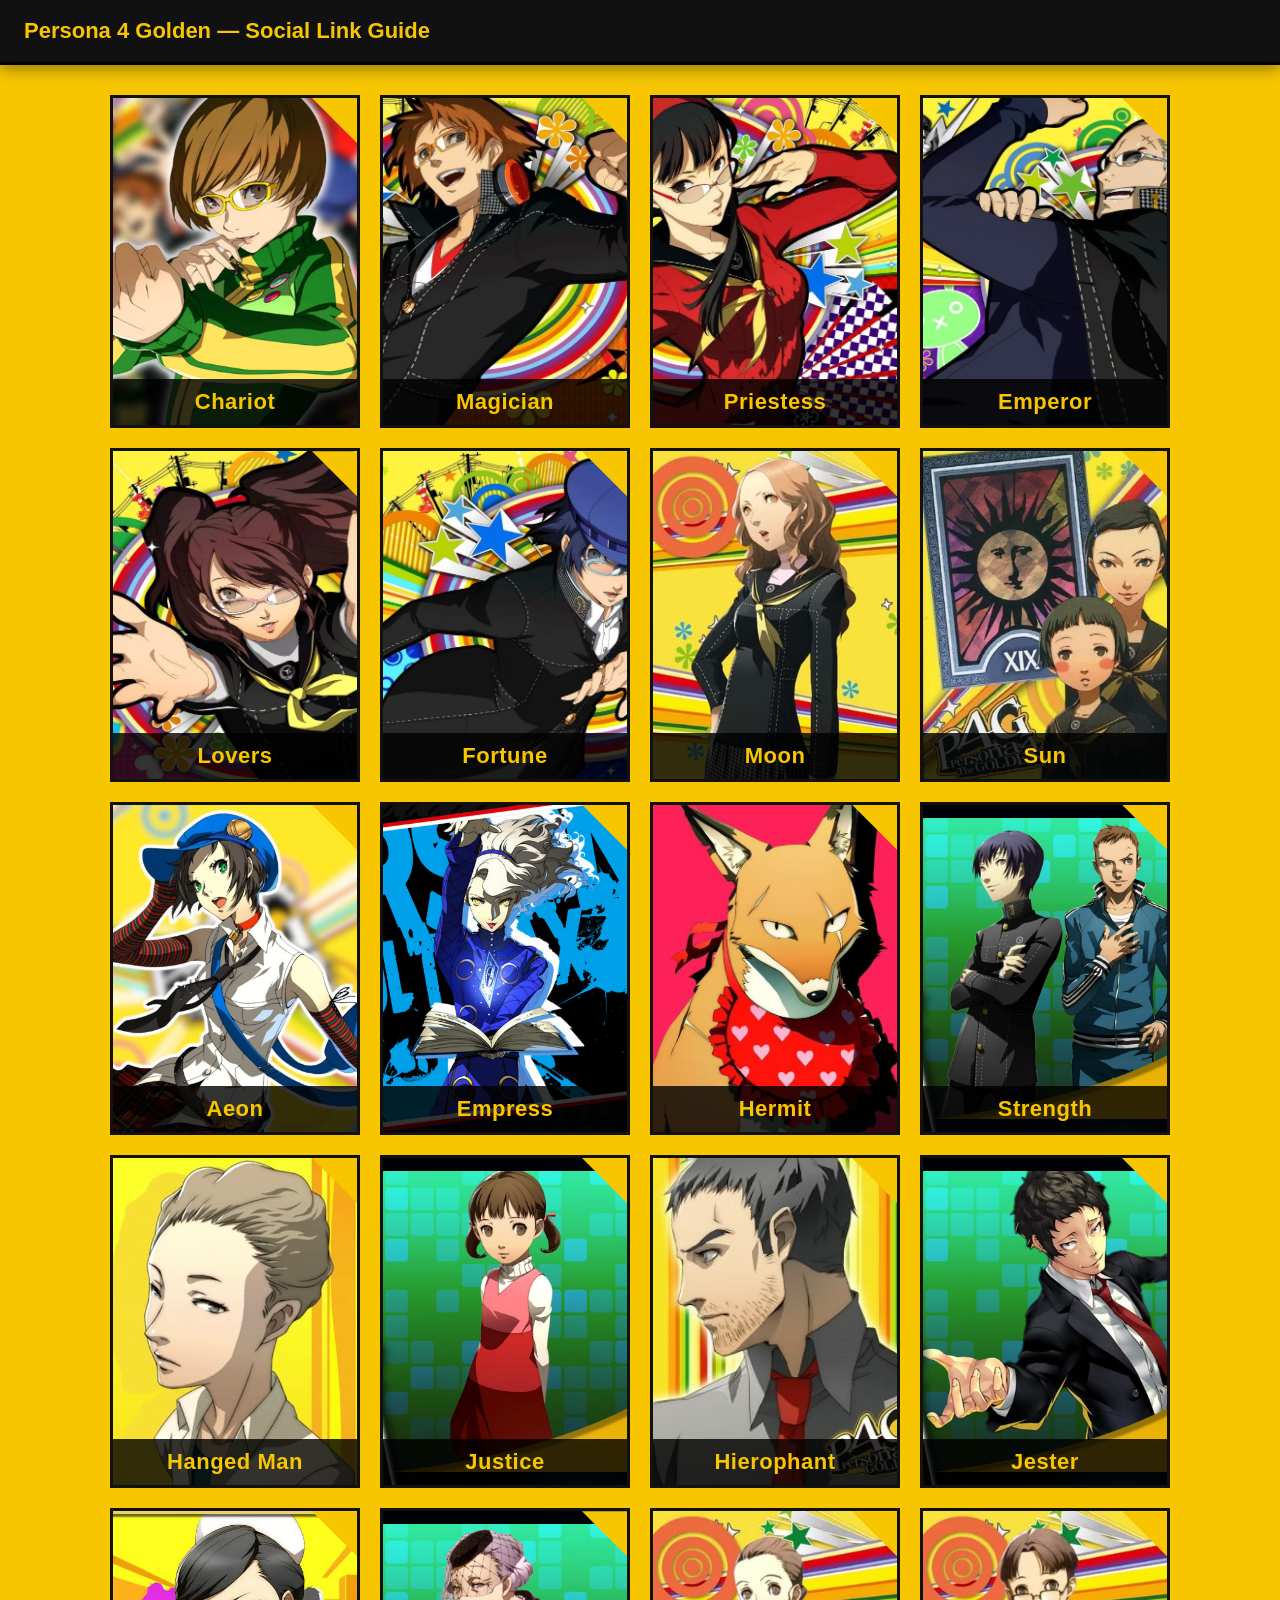
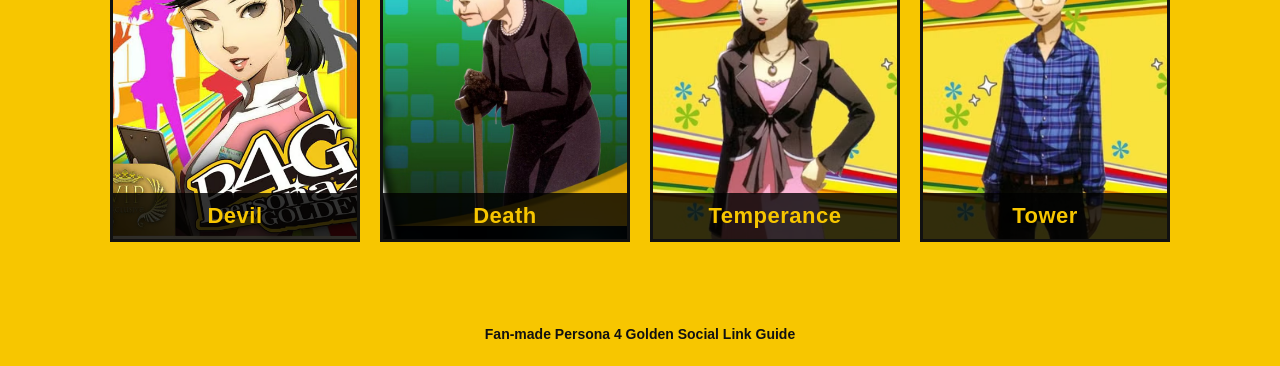
==== index.html @ f7930ad2 "Add files via upload" ====
<!doctype html>
<html lang="en">
  <head>
    <meta charset="UTF-8" />
    <meta name="viewport" content="width=device-width, initial-scale=1.0" />
    <title>Persona 4 Golden Social Link Guide</title>
    <link rel="icon" type="images/webp" href="images/p4g.webp" />
    <link rel="stylesheet" href="style.css" />
  </head>

  <body>
    <header>Persona 4 Golden — Social Link Guide</header>
    <div class="container">
      <div class="grid">
        <a href="pages/satonaka.html" class="tile">
          <img src="images/Satonaka.jpg" alt="Chariot" />
          <div class="tile-name">Chariot</div>
        </a>
        <a href="page/magician.html" class="tile">
          <img src="images/Yosuke.jpg" alt="Magician" />
          <div class="tile-name">Magician</div>
        </a>
        <a href="page/priestess.html" class="tile">
          <img src="images/Yukiko.jpg" alt="Priestess" />
          <div class="tile-name">Priestess</div>
        </a>
        <a href="page/emperor.html" class="tile">
          <img src="images/Kanji.jpg" alt="Emperor" />
          <div class="tile-name">Emperor</div>
        </a>
        <a href="page/lovers.html" class="tile">
          <img src="images/Rise.jpg" alt="Lovers" />
          <div class="tile-name">Lovers</div>
        </a>
        <a href="page/fortune.html" class="tile">
          <img src="images/Naoto.jpg" alt="Fortune" />
          <div class="tile-name">Fortune</div>
        </a>
        <a href="page/moon.html" class="tile">
          <img src="images/Ai.jpg" alt="Moon" />
          <div class="tile-name">Moon</div>
        </a>
        <a href="page/sun.html" class="tile">
          <img src="images/Sun.jpg" alt="Sun" />
          <div class="tile-name">Sun</div>
        </a>
        <a href="page/aeon.html" class="tile">
          <img src="images/Marie.jpg" alt="Aeon" />
          <div class="tile-name">Aeon</div>
        </a>
        <a href="page/empress.html" class="tile">
          <img src="images/Margaret.jpg" alt="Empress" />
          <div class="tile-name">Empress</div>
        </a>
        <a href="page/hermit.html" class="tile">
          <img src="images/Fox.jpg" alt="Hermit" />
          <div class="tile-name">Hermit</div>
        </a>
        <a href="page/strength.html" class="tile">
          <img src="images/Strength.jpg" alt="Strength" />
          <div class="tile-name">Strength</div>
        </a>
        <a href="page/hangedman.html" class="tile">
          <img src="images/Naoki.jpg" alt="Hanged Man" />
          <div class="tile-name">Hanged Man</div>
        </a>
        <a href="page/justice.html" class="tile">
          <img src="images/Nanako.jpg" alt="Justice" />
          <div class="tile-name">Justice</div>
        </a>
        <a href="page/hierophant.html" class="tile">
          <img src="images/Ryotaro.jpg" alt="Hierophant" />
          <div class="tile-name">Hierophant</div>
        </a>
                <a href="page/jester.html" class="tile">
          <img src="images/Tohru.jpg" alt="Jester" />
          <div class="tile-name">Jester</div>
        </a>
                <a href="page/devil.html" class="tile">
          <img src="images/Sayako.jpg" alt="Devil" />
          <div class="tile-name">Devil</div>
        </a>
                <a href="page/death.html" class="tile">
          <img src="images/Hisano.jpg" alt="Death" />
          <div class="tile-name">Death</div>
        </a>
                <a href="page/temperance.html" class="tile">
          <img src="images/Emi.jpg" alt="Temperance" />
          <div class="tile-name">Temperance</div>
        </a>
                <a href="page/tower.html" class="tile">
          <img src="images/Shu.jpg" alt="Tower" />
          <div class="tile-name">Tower</div>
        </a>
      </div>
    </div>
    <footer>Fan-made Persona 4 Golden Social Link Guide</footer>
  </body>
</html>
---- style.css ----
* {
    margin: 0;
    padding: 0;
    box-sizing: border-box;
    font-family: Arial, Helvetica, sans-serif;
}

body {
    background: #f7c600;
    /* P4G Yellow */
    color: #111;
}

/* HEADER */
header {
    position: sticky;
    top: 0;
    z-index: 1000;
    background: #111;
    color: #f7c600;
    padding: 16px 20px;
    font-size: 20px;
    font-weight: bold;
    border-bottom: 3px solid #000;
    box-shadow: 0 4px 15px rgba(0, 0, 0, 0.4);
}

/* CONTAINER */
.container {
    max-width: 1100px;
    margin: auto;
    padding: 20px 16px;
}

/* GRID */
.grid {
    display: grid;
    grid-template-columns: repeat(auto-fit, minmax(150px, 1fr));
    gap: 14px;
}

/* TILE */
.tile {
    position: relative;
    aspect-ratio: 3 / 4;
    overflow: hidden;
    border: 3px solid #111;
    background: #000;
    display: block;
    text-decoration: none;
    color: inherit;
    transition: 0.2s ease;
}

@media (hover: hover) {
    .tile:hover {
        transform: scale(1.04);
        border-color: #fff;
        box-shadow: 0 0 20px rgba(0, 0, 0, 0.6);
    }
}

/* IMAGE */
.tile img {
    width: 100%;
    height: 100%;
    object-fit: cover;
    object-position: center;
    background: #111;
}

/* NAME OVERLAY */
.tile-name {
    position: absolute;
    bottom: 0;
    width: 100%;
    text-align: center;
    background: rgba(0, 0, 0, 0.8);
    color: #f7c600;
    padding: 10px 6px;
    font-size: 16px;
    font-weight: bold;
    letter-spacing: 0.5px;
}

/* YELLOW CORNER (P4G STYLE) */
.tile::after {
    content: "";
    position: absolute;
    top: 0;
    right: 0;
    width: 45px;
    height: 45px;
    background: #f7c600;
    clip-path: polygon(100% 0, 0 0, 100% 100%);
}

/* FOOTER */
footer {
    text-align: center;
    padding: 24px 16px;
    color: #111;
    margin-top: 30px;
    font-size: 14px;
    font-weight: bold;
}

/* ---------- TABLET ---------- */
@media (min-width: 600px) {
    header {
        font-size: 22px;
        padding: 18px 24px;
    }

    .container {
        padding: 30px 20px;
    }

    .grid {
        gap: 18px;
        grid-template-columns: repeat(auto-fit, minmax(180px, 1fr));
    }

    .tile-name {
        font-size: 18px;
    }
}

/* ---------- DESKTOP ---------- */
@media (min-width: 900px) {
    .grid {
        grid-template-columns: repeat(auto-fit, minmax(220px, 1fr));
        gap: 20px;
    }

    .tile-name {
        font-size: 22px;
    }
}

.tile:active {
    transform: scale(0.97);
}
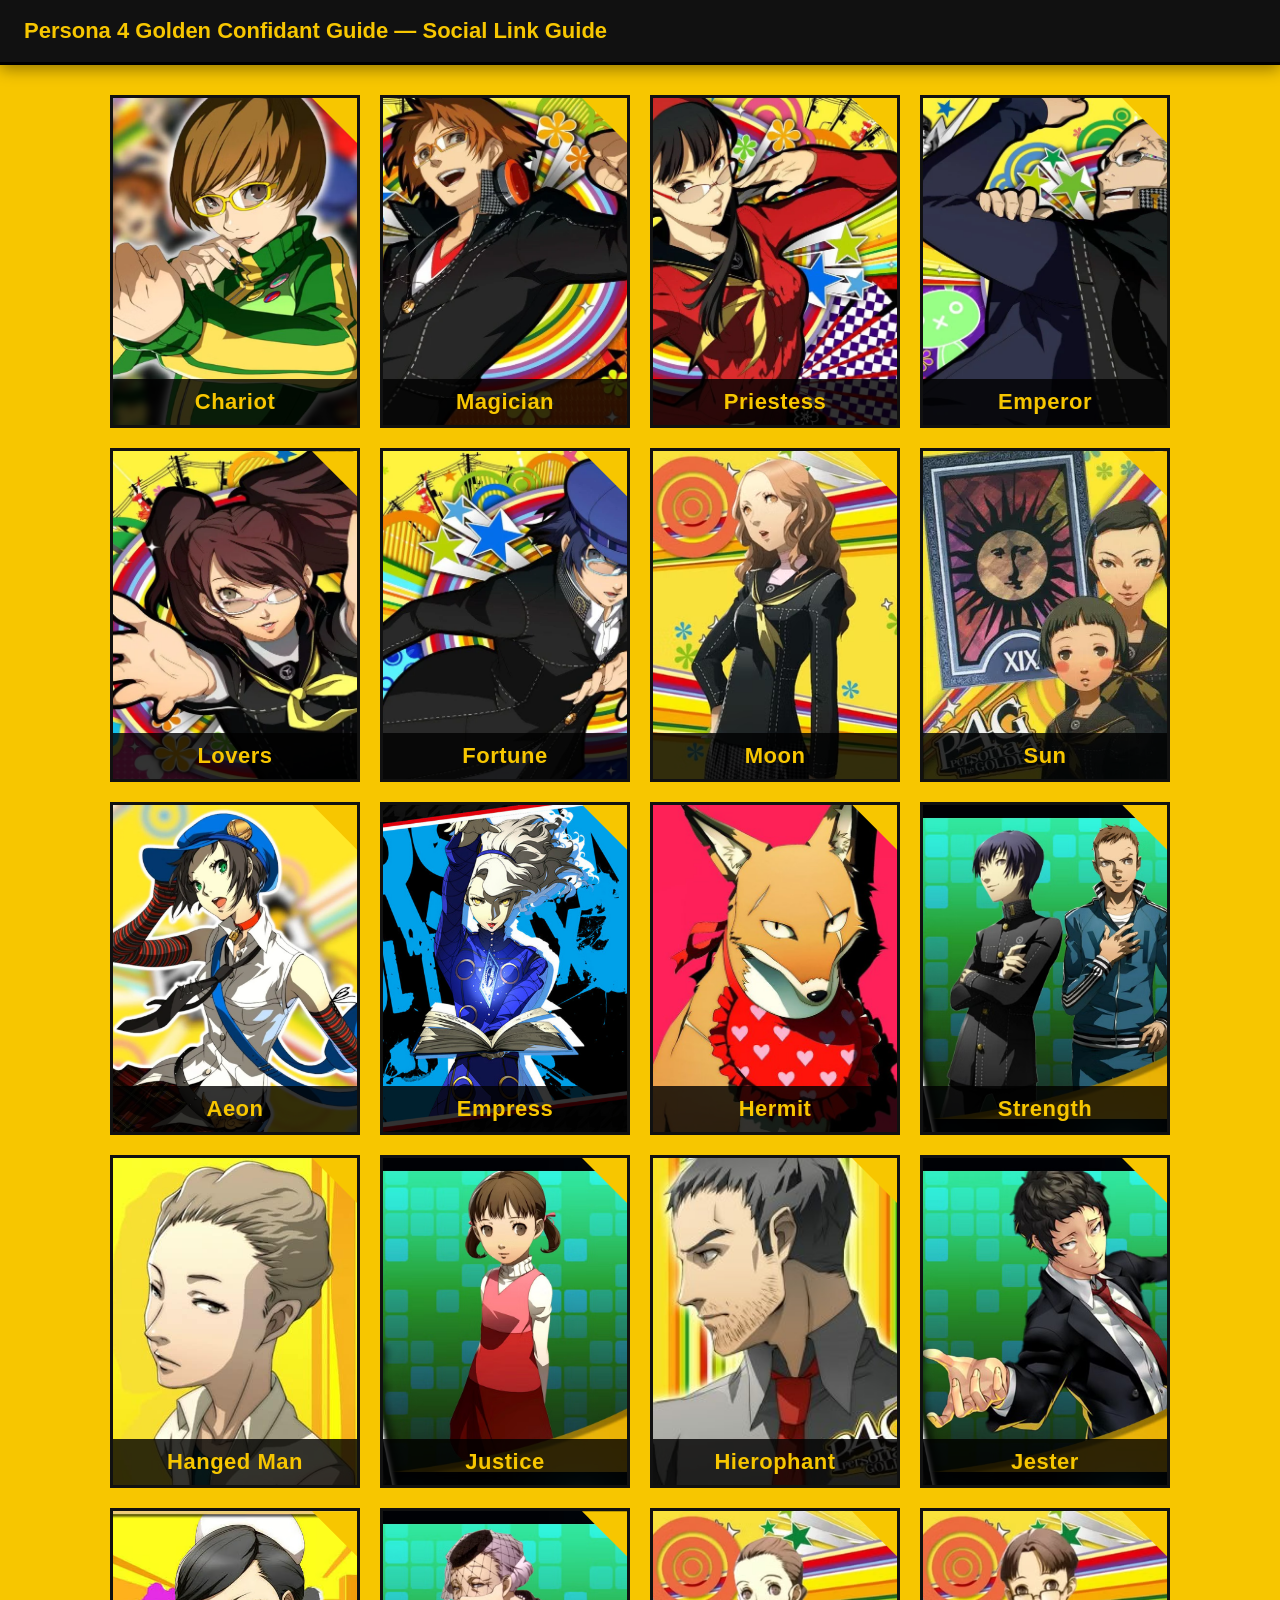
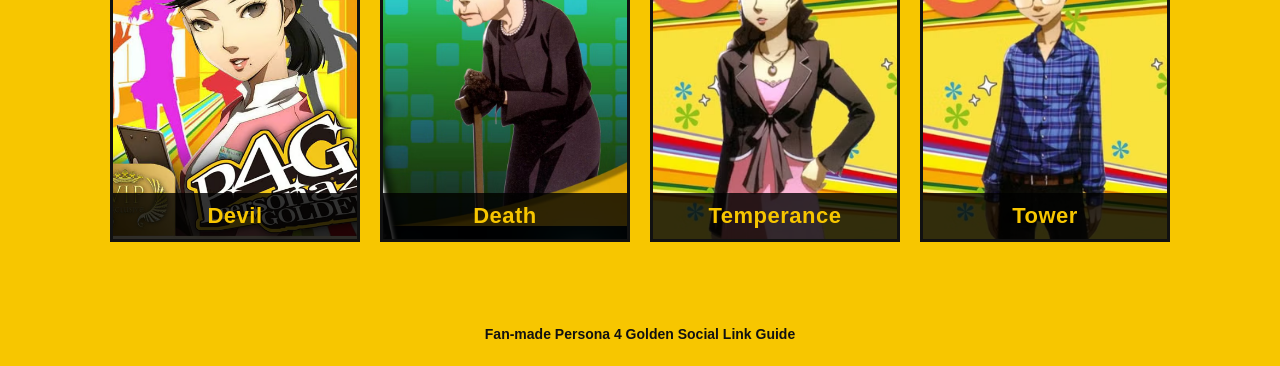
==== commit 4864bcd4: "Update project" ====
--- a/index.html
+++ b/index.html
@@ -1,99 +1,105 @@
-<!doctype html>
-<html lang="en">
-  <head>
-    <meta charset="UTF-8" />
-    <meta name="viewport" content="width=device-width, initial-scale=1.0" />
-    <title>Persona 4 Golden Social Link Guide</title>
-    <link rel="icon" type="images/webp" href="images/p4g.webp" />
-    <link rel="stylesheet" href="style.css" />
-  </head>
-
-  <body>
-    <header>Persona 4 Golden — Social Link Guide</header>
-    <div class="container">
-      <div class="grid">
-        <a href="pages/satonaka.html" class="tile">
-          <img src="images/Satonaka.jpg" alt="Chariot" />
-          <div class="tile-name">Chariot</div>
-        </a>
-        <a href="page/magician.html" class="tile">
-          <img src="images/Yosuke.jpg" alt="Magician" />
-          <div class="tile-name">Magician</div>
-        </a>
-        <a href="page/priestess.html" class="tile">
-          <img src="images/Yukiko.jpg" alt="Priestess" />
-          <div class="tile-name">Priestess</div>
-        </a>
-        <a href="page/emperor.html" class="tile">
-          <img src="images/Kanji.jpg" alt="Emperor" />
-          <div class="tile-name">Emperor</div>
-        </a>
-        <a href="page/lovers.html" class="tile">
-          <img src="images/Rise.jpg" alt="Lovers" />
-          <div class="tile-name">Lovers</div>
-        </a>
-        <a href="page/fortune.html" class="tile">
-          <img src="images/Naoto.jpg" alt="Fortune" />
-          <div class="tile-name">Fortune</div>
-        </a>
-        <a href="page/moon.html" class="tile">
-          <img src="images/Ai.jpg" alt="Moon" />
-          <div class="tile-name">Moon</div>
-        </a>
-        <a href="page/sun.html" class="tile">
-          <img src="images/Sun.jpg" alt="Sun" />
-          <div class="tile-name">Sun</div>
-        </a>
-        <a href="page/aeon.html" class="tile">
-          <img src="images/Marie.jpg" alt="Aeon" />
-          <div class="tile-name">Aeon</div>
-        </a>
-        <a href="page/empress.html" class="tile">
-          <img src="images/Margaret.jpg" alt="Empress" />
-          <div class="tile-name">Empress</div>
-        </a>
-        <a href="page/hermit.html" class="tile">
-          <img src="images/Fox.jpg" alt="Hermit" />
-          <div class="tile-name">Hermit</div>
-        </a>
-        <a href="page/strength.html" class="tile">
-          <img src="images/Strength.jpg" alt="Strength" />
-          <div class="tile-name">Strength</div>
-        </a>
-        <a href="page/hangedman.html" class="tile">
-          <img src="images/Naoki.jpg" alt="Hanged Man" />
-          <div class="tile-name">Hanged Man</div>
-        </a>
-        <a href="page/justice.html" class="tile">
-          <img src="images/Nanako.jpg" alt="Justice" />
-          <div class="tile-name">Justice</div>
-        </a>
-        <a href="page/hierophant.html" class="tile">
-          <img src="images/Ryotaro.jpg" alt="Hierophant" />
-          <div class="tile-name">Hierophant</div>
-        </a>
-                <a href="page/jester.html" class="tile">
-          <img src="images/Tohru.jpg" alt="Jester" />
-          <div class="tile-name">Jester</div>
-        </a>
-                <a href="page/devil.html" class="tile">
-          <img src="images/Sayako.jpg" alt="Devil" />
-          <div class="tile-name">Devil</div>
-        </a>
-                <a href="page/death.html" class="tile">
-          <img src="images/Hisano.jpg" alt="Death" />
-          <div class="tile-name">Death</div>
-        </a>
-                <a href="page/temperance.html" class="tile">
-          <img src="images/Emi.jpg" alt="Temperance" />
-          <div class="tile-name">Temperance</div>
-        </a>
-                <a href="page/tower.html" class="tile">
-          <img src="images/Shu.jpg" alt="Tower" />
-          <div class="tile-name">Tower</div>
-        </a>
-      </div>
-    </div>
-    <footer>Fan-made Persona 4 Golden Social Link Guide</footer>
-  </body>
-</html>
+<!doctype html>
+<html lang="en">
+
+<head>
+  <meta charset="UTF-8" />
+  <meta name="viewport" content="width=device-width, initial-scale=1.0" />
+  <meta name="description" content="Persona 4 Golden Confidant Guide.">
+  <meta name="description" content="Complete Persona 4 Golden Confidant Guide with best answers, schedules, and social link tips for all characters.">
+  <meta name="keywords" content="Persona 4 Golden guide, Persona 4 confidant guide, social links P4G, Persona 4 answers, Persona 4 Golden Confidant Guide.">
+  <meta name="author" content="gamerfunologgy">
+  <title>Persona 4 Golden Social Link Guide</title>
+  <link rel="icon" type="images/webp" href="images/p4g.webp" />
+  <link rel="stylesheet" href="style.css" />
+</head>
+
+<body>
+  <header>Persona 4 Golden Confidant Guide — Social Link Guide</header>
+  <div class="container">
+    <div class="grid">
+      <a href="pages/chariot.html" class="tile">
+        <img src="images/Satonaka.jpg" alt="Chariot" />
+        <div class="tile-name">Chariot</div>
+      </a>
+      <a href="pages/magician.html" class="tile">
+        <img src="images/Yosuke.jpg" alt="Magician" />
+        <div class="tile-name">Magician</div>
+      </a>
+      <a href="pages/priestess.html" class="tile">
+        <img src="images/Yukiko.jpg" alt="Priestess" />
+        <div class="tile-name">Priestess</div>
+      </a>
+      <a href="pages/emperor.html" class="tile">
+        <img src="images/Kanji.jpg" alt="Emperor" />
+        <div class="tile-name">Emperor</div>
+      </a>
+      <a href="pages/lovers.html" class="tile">
+        <img src="images/Rise.jpg" alt="Lovers" />
+        <div class="tile-name">Lovers</div>
+      </a>
+      <a href="pages/fortune.html" class="tile">
+        <img src="images/Naoto.jpg" alt="Fortune" />
+        <div class="tile-name">Fortune</div>
+      </a>
+      <a href="pages/moon.html" class="tile">
+        <img src="images/Ai.jpg" alt="Moon" />
+        <div class="tile-name">Moon</div>
+      </a>
+      <a href="pages/sun.html" class="tile">
+        <img src="images/Sun.jpg" alt="Sun" />
+        <div class="tile-name">Sun</div>
+      </a>
+      <a href="pages/aeon.html" class="tile">
+        <img src="images/Marie.jpg" alt="Aeon" />
+        <div class="tile-name">Aeon</div>
+      </a>
+      <a href="pages/empress.html" class="tile">
+        <img src="images/Margaret.jpg" alt="Empress" />
+        <div class="tile-name">Empress</div>
+      </a>
+      <a href="pages/hermit.html" class="tile">
+        <img src="images/Fox.jpg" alt="Hermit" />
+        <div class="tile-name">Hermit</div>
+      </a>
+      <a href="pages/strength.html" class="tile">
+        <img src="images/Strength.jpg" alt="Strength" />
+        <div class="tile-name">Strength</div>
+      </a>
+      <a href="pages/hangedman.html" class="tile">
+        <img src="images/Naoki.jpg" alt="Hanged Man" />
+        <div class="tile-name">Hanged Man</div>
+      </a>
+      <a href="pages/justice.html" class="tile">
+        <img src="images/Nanako.jpg" alt="Justice" />
+        <div class="tile-name">Justice</div>
+      </a>
+      <a href="pages/hierophant.html" class="tile">
+        <img src="images/Ryotaro.jpg" alt="Hierophant" />
+        <div class="tile-name">Hierophant</div>
+      </a>
+      <a href="pages/jester.html" class="tile">
+        <img src="images/Tohru.jpg" alt="Jester" />
+        <div class="tile-name">Jester</div>
+      </a>
+      <a href="pages/devil.html" class="tile">
+        <img src="images/Sayako.jpg" alt="Devil" />
+        <div class="tile-name">Devil</div>
+      </a>
+      <a href="pages/death.html" class="tile">
+        <img src="images/Hisano.jpg" alt="Death" />
+        <div class="tile-name">Death</div>
+      </a>
+      <a href="pages/temperance.html" class="tile">
+        <img src="images/Emi.jpg" alt="Temperance" />
+        <div class="tile-name">Temperance</div>
+      </a>
+      <a href="pages/tower.html" class="tile">
+        <img src="images/Shu.jpg" alt="Tower" />
+        <div class="tile-name">Tower</div>
+      </a>
+    </div>
+  </div>
+  <footer>Fan-made Persona 4 Golden Social Link Guide</footer>
+</body>
+
+</html>
--- a/style.css
+++ b/style.css
@@ -1,143 +1,139 @@
-* {
-    margin: 0;
-    padding: 0;
-    box-sizing: border-box;
-    font-family: Arial, Helvetica, sans-serif;
-}
-
-body {
-    background: #f7c600;
-    /* P4G Yellow */
-    color: #111;
-}
-
-/* HEADER */
-header {
-    position: sticky;
-    top: 0;
-    z-index: 1000;
-    background: #111;
-    color: #f7c600;
-    padding: 16px 20px;
-    font-size: 20px;
-    font-weight: bold;
-    border-bottom: 3px solid #000;
-    box-shadow: 0 4px 15px rgba(0, 0, 0, 0.4);
-}
-
-/* CONTAINER */
-.container {
-    max-width: 1100px;
-    margin: auto;
-    padding: 20px 16px;
-}
-
-/* GRID */
-.grid {
-    display: grid;
-    grid-template-columns: repeat(auto-fit, minmax(150px, 1fr));
-    gap: 14px;
-}
-
-/* TILE */
-.tile {
-    position: relative;
-    aspect-ratio: 3 / 4;
-    overflow: hidden;
-    border: 3px solid #111;
-    background: #000;
-    display: block;
-    text-decoration: none;
-    color: inherit;
-    transition: 0.2s ease;
-}
-
-@media (hover: hover) {
-    .tile:hover {
-        transform: scale(1.04);
-        border-color: #fff;
-        box-shadow: 0 0 20px rgba(0, 0, 0, 0.6);
-    }
-}
-
-/* IMAGE */
-.tile img {
-    width: 100%;
-    height: 100%;
-    object-fit: cover;
-    object-position: center;
-    background: #111;
-}
-
-/* NAME OVERLAY */
-.tile-name {
-    position: absolute;
-    bottom: 0;
-    width: 100%;
-    text-align: center;
-    background: rgba(0, 0, 0, 0.8);
-    color: #f7c600;
-    padding: 10px 6px;
-    font-size: 16px;
-    font-weight: bold;
-    letter-spacing: 0.5px;
-}
-
-/* YELLOW CORNER (P4G STYLE) */
-.tile::after {
-    content: "";
-    position: absolute;
-    top: 0;
-    right: 0;
-    width: 45px;
-    height: 45px;
-    background: #f7c600;
-    clip-path: polygon(100% 0, 0 0, 100% 100%);
-}
-
-/* FOOTER */
-footer {
-    text-align: center;
-    padding: 24px 16px;
-    color: #111;
-    margin-top: 30px;
-    font-size: 14px;
-    font-weight: bold;
-}
-
-/* ---------- TABLET ---------- */
-@media (min-width: 600px) {
-    header {
-        font-size: 22px;
-        padding: 18px 24px;
-    }
-
-    .container {
-        padding: 30px 20px;
-    }
-
-    .grid {
-        gap: 18px;
-        grid-template-columns: repeat(auto-fit, minmax(180px, 1fr));
-    }
-
-    .tile-name {
-        font-size: 18px;
-    }
-}
-
-/* ---------- DESKTOP ---------- */
-@media (min-width: 900px) {
-    .grid {
-        grid-template-columns: repeat(auto-fit, minmax(220px, 1fr));
-        gap: 20px;
-    }
-
-    .tile-name {
-        font-size: 22px;
-    }
-}
-
-.tile:active {
-    transform: scale(0.97);
+* {
+    margin: 0;
+    padding: 0;
+    box-sizing: border-box;
+    font-family: Arial, Helvetica, sans-serif;
+}
+
+body {
+    background: #f7c600;
+    /* P4G Yellow */
+    color: #111;
+}
+
+/* HEADER */
+header {
+    position: sticky;
+    top: 0;
+    z-index: 1000;
+    background: #111;
+    color: #f7c600;
+    padding: 16px 20px;
+    font-size: 20px;
+    font-weight: bold;
+    border-bottom: 3px solid #000;
+    box-shadow: 0 4px 15px rgba(0, 0, 0, 0.4);
+}
+
+/* CONTAINER */
+.container {
+    max-width: 1100px;
+    margin: auto;
+    padding: 20px 16px;
+}
+
+/* GRID */
+.grid {
+    display: grid;
+    grid-template-columns: repeat(auto-fit, minmax(150px, 1fr));
+    gap: 14px;
+}
+
+/* TILE */
+.tile {
+    position: relative;
+    aspect-ratio: 3 / 4;
+    overflow: hidden;
+    border: 3px solid #111;
+    background: #000;
+    display: block;
+    text-decoration: none;
+    color: inherit;
+    transition: 0.2s ease;
+}
+
+@media (hover: hover) {
+    .tile:hover {
+        transform: scale(1.04);
+        border-color: #fff;
+        box-shadow: 0 0 20px rgba(0, 0, 0, 0.6);
+    }
+}
+
+/* IMAGE */
+.tile img {
+    width: 100%;
+    height: 100%;
+    object-fit: cover;
+    object-position: center;
+    background: #111;
+}
+
+/* NAME OVERLAY */
+.tile-name {
+    position: absolute;
+    bottom: 0;
+    width: 100%;
+    text-align: center;
+    background: rgba(0, 0, 0, 0.8);
+    color: #f7c600;
+    padding: 10px 6px;
+    font-size: 16px;
+    font-weight: bold;
+    letter-spacing: 0.5px;
+}
+
+/* YELLOW CORNER (P4G STYLE) */
+.tile::after {
+    content: "";
+    position: absolute;
+    top: 0;
+    right: 0;
+    width: 45px;
+    height: 45px;
+    background: #f7c600;
+    clip-path: polygon(100% 0, 0 0, 100% 100%);
+}
+
+/* FOOTER */
+footer {
+    text-align: center;
+    padding: 24px 16px;
+    color: #111;
+    margin-top: 30px;
+    font-size: 14px;
+    font-weight: bold;
+}
+
+/* ---------- TABLET ---------- */
+@media (min-width: 600px) {
+    header {
+        font-size: 22px;
+        padding: 18px 24px;
+    }
+
+    .container {
+        padding: 30px 20px;
+    }
+
+    .grid {
+        gap: 18px;
+        grid-template-columns: repeat(auto-fit, minmax(180px, 1fr));
+    }
+
+    .tile-name {
+        font-size: 18px;
+    }
+}
+
+/* ---------- DESKTOP ---------- */
+@media (min-width: 900px) {
+    .grid {
+        grid-template-columns: repeat(auto-fit, minmax(220px, 1fr));
+        gap: 20px;
+    }
+
+    .tile-name {
+        font-size: 22px;
+    }
 }
